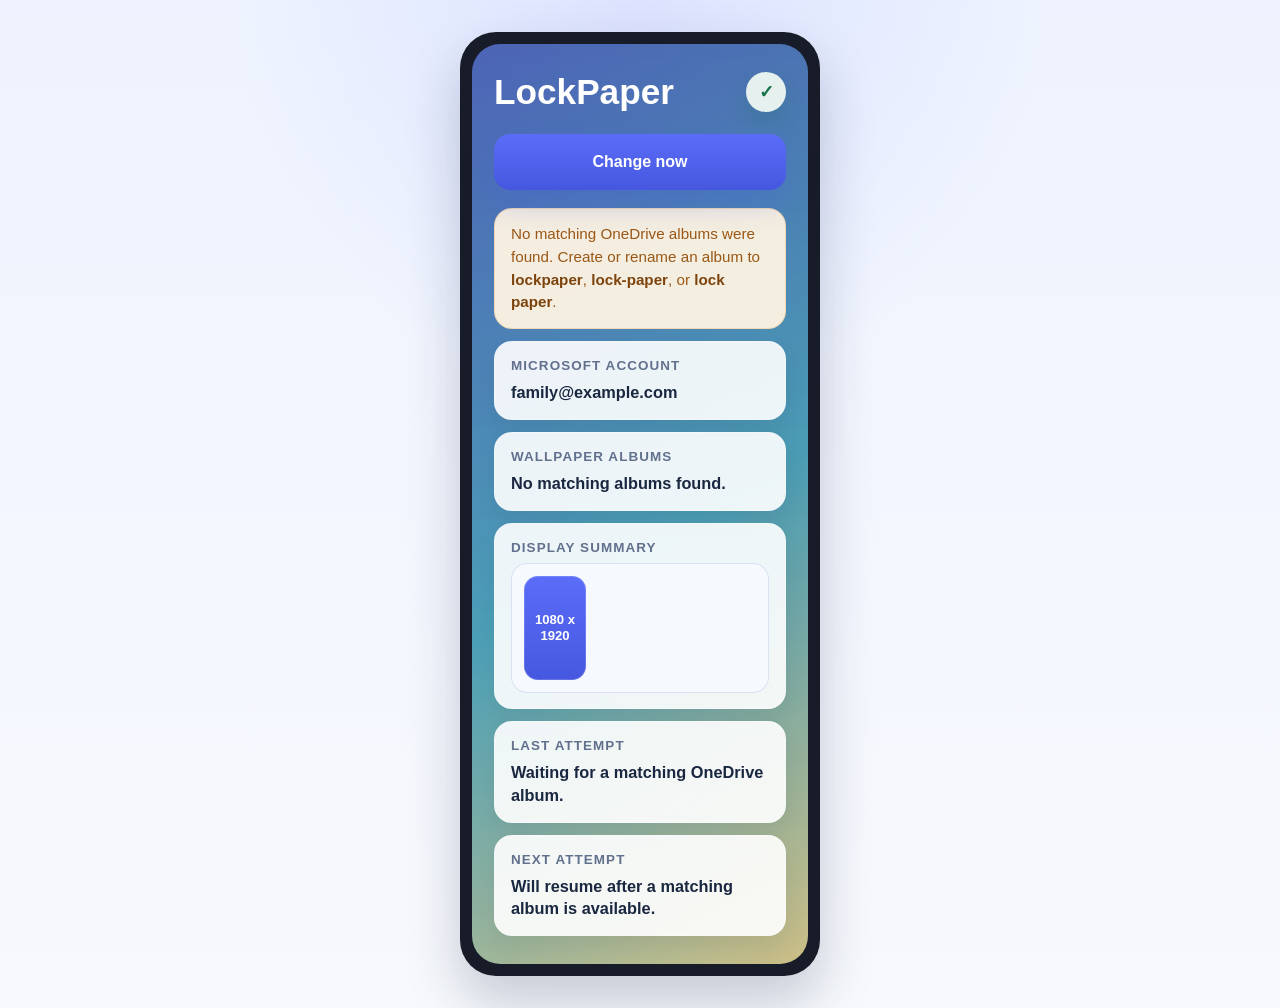
==== docs/ui-mockups/NoAlbumsFound/index.html @ c0db7caf "Add OneDrive album discovery functionality - Introduced OneDriveAlbumDiscoveryConstants for API endp" ====
<!DOCTYPE html>
<html lang="en">
<head>
  <meta charset="UTF-8">
  <meta name="viewport" content="width=device-width, initial-scale=1.0">
  <title>LockPaper No Albums Found Mockup</title>
  <link rel="stylesheet" href="styles.css">
</head>
<body>
  <main class="canvas">
    <section class="device-frame" aria-label="LockPaper no albums found screen mockup">
      <div class="screen">
        <header class="screen-header">
          <div class="heading-row">
            <h1>LockPaper</h1>
            <button class="logout-trigger" type="button" aria-label="Connected to OneDrive">✓</button>
          </div>
        </header>

        <button class="primary-action" type="button">Change now</button>

        <section class="feedback-banner" aria-label="No matching albums guidance">
          No matching OneDrive albums were found. Create or rename an album to
          <strong>lockpaper</strong>, <strong>lock-paper</strong>, or <strong>lock paper</strong>.
        </section>

        <section class="status-card">
          <p class="label">Microsoft account</p>
          <p class="value">family@example.com</p>
        </section>

        <section class="status-card">
          <p class="label">Wallpaper albums</p>
          <p class="value">No matching albums found.</p>
        </section>

        <section class="status-card">
          <p class="label">Display summary</p>
          <div class="display-summary-panel" aria-label="Connected device display summary">
            <div class="display-previews">
              <article class="display-preview">
                <div class="display-rectangle display-rectangle--primary">1080 x 1920</div>
              </article>
            </div>
          </div>
        </section>

        <section class="status-card">
          <p class="label">Last attempt</p>
          <p class="value">Waiting for a matching OneDrive album.</p>
        </section>

        <section class="status-card">
          <p class="label">Next attempt</p>
          <p class="value">Will resume after a matching album is available.</p>
        </section>
      </div>
    </section>
  </main>
</body>
</html>
---- docs/ui-mockups/NoAlbumsFound/styles.css ----
:root {
  --frame: #181c28;
  --text: #ffffff;
  --primary: #5b6df8;
  --primary-strong: #4657df;
  --warning-bg: rgba(255, 245, 227, 0.94);
  --warning-line: rgba(240, 154, 67, 0.28);
  --warning-text: #9a5716;
  --card-bg: rgba(255, 255, 255, 0.9);
  --card-line: rgba(255, 255, 255, 0.28);
  --card-text: #1a2740;
  --card-muted: #61708d;
  --success-bg: rgba(242, 251, 245, 0.92);
  --success-text: #177348;
  --shadow: 0 26px 54px rgba(23, 36, 72, 0.22);
  --font: "Segoe UI", Arial, sans-serif;
}

* {
  box-sizing: border-box;
}

body {
  margin: 0;
  min-height: 100vh;
  display: grid;
  place-items: center;
  padding: 32px 16px;
  font-family: var(--font);
  background:
    radial-gradient(circle at top, rgba(91, 109, 248, 0.12), transparent 34%),
    linear-gradient(180deg, #eef3ff 0%, #f7f9fc 100%);
}

.canvas {
  display: grid;
  place-items: center;
}

.device-frame {
  width: 360px;
  padding: 12px;
  border-radius: 36px;
  background: var(--frame);
  box-shadow: var(--shadow);
}

.screen {
  min-height: 760px;
  padding: 28px 22px;
  border-radius: 28px;
  background:
    linear-gradient(180deg, rgba(25, 36, 76, 0.24), rgba(25, 36, 76, 0.12)),
    linear-gradient(150deg, #5d78d7 0%, #56b8cc 54%, #e5d48e 100%);
}

.screen-header {
  margin-bottom: 22px;
}

.heading-row {
  display: flex;
  align-items: center;
  justify-content: space-between;
  gap: 16px;
}

h1,
p {
  margin-top: 0;
}

h1 {
  margin-bottom: 0;
  color: var(--text);
  font-size: 2.2rem;
  line-height: 1.12;
}

.logout-trigger {
  display: inline-flex;
  align-items: center;
  justify-content: center;
  width: 40px;
  height: 40px;
  border: 0;
  border-radius: 999px;
  background: var(--success-bg);
  color: var(--success-text);
  font: inherit;
  font-size: 1.1rem;
  font-weight: 700;
  box-shadow: 0 10px 18px rgba(23, 115, 72, 0.18);
}

.primary-action {
  width: 100%;
  min-height: 56px;
  margin-bottom: 18px;
  border: 0;
  border-radius: 16px;
  background: linear-gradient(180deg, var(--primary) 0%, var(--primary-strong) 100%);
  color: #ffffff;
  font: inherit;
  font-size: 1rem;
  font-weight: 700;
  box-shadow: 0 14px 28px rgba(70, 87, 223, 0.26);
}

.feedback-banner {
  margin-bottom: 12px;
  padding: 14px 16px;
  border: 1px solid var(--warning-line);
  border-radius: 18px;
  background: var(--warning-bg);
  color: var(--warning-text);
  font-size: 0.95rem;
  line-height: 1.5;
}

.feedback-banner strong {
  color: #7d430c;
}

.status-card {
  padding: 16px 16px 15px;
  border: 1px solid var(--card-line);
  border-radius: 18px;
  background: var(--card-bg);
  box-shadow: 0 10px 22px rgba(20, 30, 56, 0.08);
}

.status-card + .status-card {
  margin-top: 12px;
}

.label {
  margin: 0 0 8px;
  color: var(--card-muted);
  font-size: 0.84rem;
  font-weight: 700;
  letter-spacing: 0.08em;
  text-transform: uppercase;
}

.value {
  margin-bottom: 0;
  color: var(--card-text);
  font-size: 1.02rem;
  font-weight: 700;
  line-height: 1.4;
}

.display-summary-panel {
  padding: 12px;
  border: 1px solid rgba(216, 225, 242, 0.96);
  border-radius: 16px;
  background: rgba(247, 249, 253, 0.92);
}

.display-previews {
  display: flex;
  flex-wrap: wrap;
  gap: 12px;
}

.display-preview {
  width: 132px;
}

.display-rectangle {
  display: grid;
  place-items: center;
  padding: 8px;
  border-radius: 14px;
  color: #ffffff;
  font-size: 0.82rem;
  font-weight: 700;
  line-height: 1.2;
  text-align: center;
  box-shadow: inset 0 0 0 1px rgba(255, 255, 255, 0.16);
}

.display-rectangle--primary {
  width: 62px;
  height: 104px;
  background: linear-gradient(180deg, #5b6df8 0%, #4657df 100%);
}
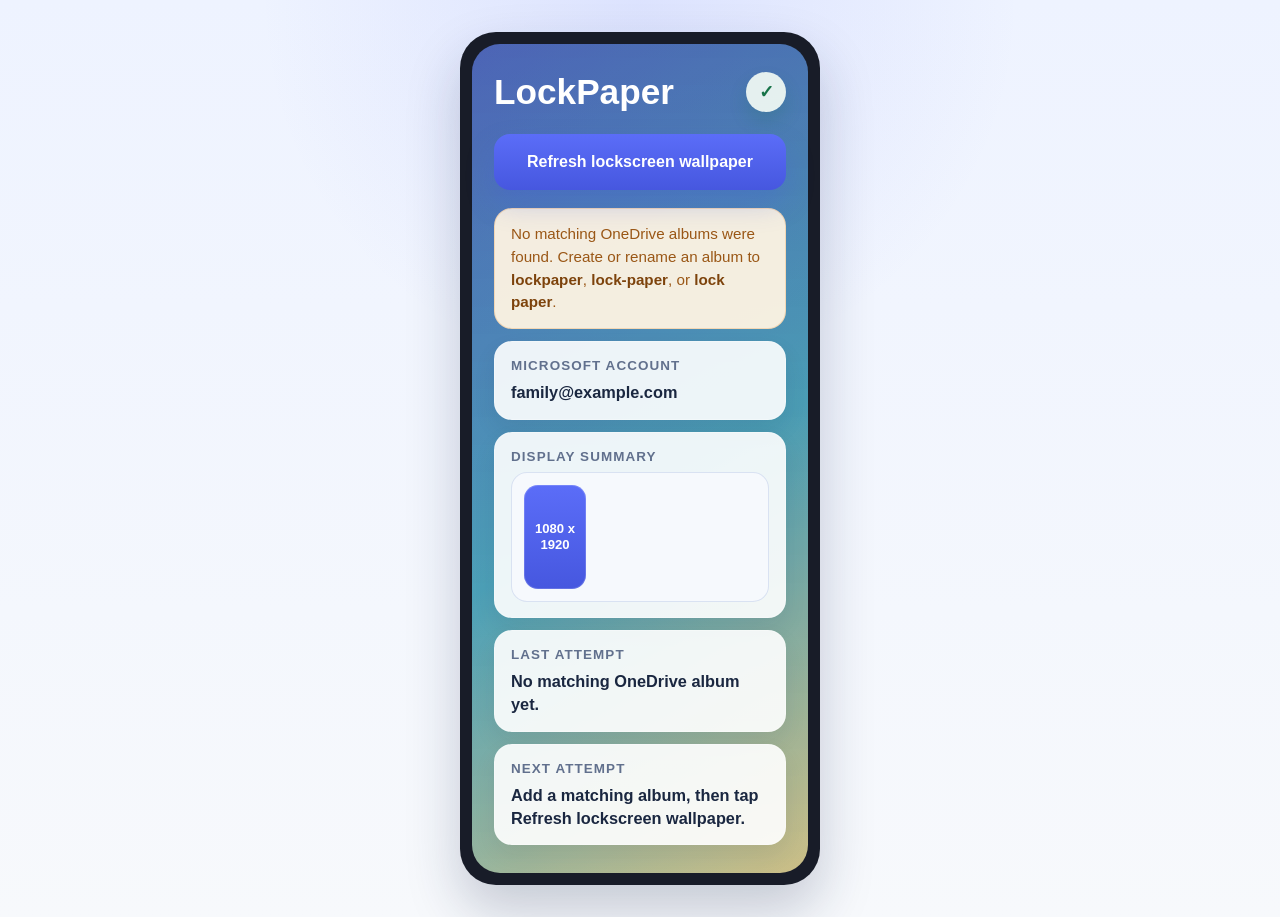
==== commit d4f672d1: "feat: Update UI and documentation for manual wallpaper refresh and hourly scheduling plans" ====
--- a/docs/ui-mockups/NoAlbumsFound/index.html
+++ b/docs/ui-mockups/NoAlbumsFound/index.html
@@ -17,7 +17,7 @@
           </div>
         </header>
 
-        <button class="primary-action" type="button">Change now</button>
+        <button class="primary-action" type="button">Refresh lockscreen wallpaper</button>
 
         <section class="feedback-banner" aria-label="No matching albums guidance">
           No matching OneDrive albums were found. Create or rename an album to
@@ -27,11 +27,6 @@
         <section class="status-card">
           <p class="label">Microsoft account</p>
           <p class="value">family@example.com</p>
-        </section>
-
-        <section class="status-card">
-          <p class="label">Wallpaper albums</p>
-          <p class="value">No matching albums found.</p>
         </section>
 
         <section class="status-card">
@@ -47,12 +42,12 @@
 
         <section class="status-card">
           <p class="label">Last attempt</p>
-          <p class="value">Waiting for a matching OneDrive album.</p>
+          <p class="value">No matching OneDrive album yet.</p>
         </section>
 
         <section class="status-card">
           <p class="label">Next attempt</p>
-          <p class="value">Will resume after a matching album is available.</p>
+          <p class="value">Add a matching album, then tap Refresh lockscreen wallpaper.</p>
         </section>
       </div>
     </section>
